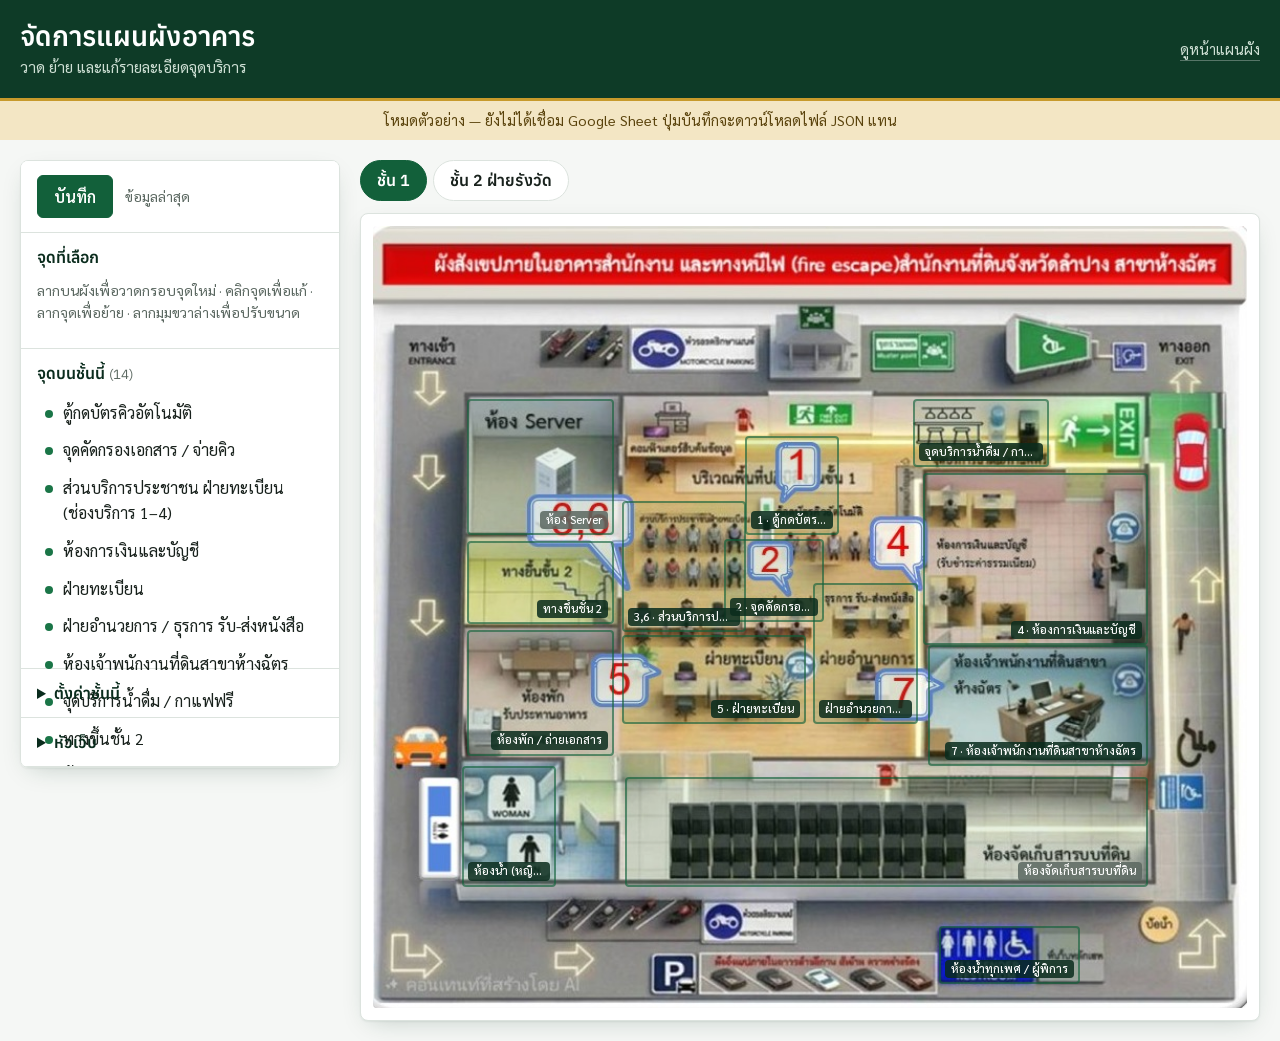
==== admin.html @ 855ea31c "แผนผังจุดบริการอิเล็กทรอนิกส์ สำนักงานที่ดินจังหวัดลำปาง สาขาอำเภอห้างฉัตร (โหมดตัวอย่าง) Co-Authore" ====
<!doctype html>
<html lang="th">
<head>
<meta charset="utf-8">
<meta name="viewport" content="width=device-width, initial-scale=1">
<meta name="robots" content="noindex">
<title>จัดการแผนผังอาคาร</title>
<link rel="preconnect" href="https://fonts.googleapis.com">
<link rel="preconnect" href="https://fonts.gstatic.com" crossorigin>
<link href="https://fonts.googleapis.com/css2?family=Anuphan:wght@500;600&family=Sarabun:wght@400;500;600&display=swap" rel="stylesheet">
<link rel="stylesheet" href="css/map.css">
<link rel="stylesheet" href="css/admin.css">
</head>
<body>
<header class="top"><div class="in">
  <div><h1>จัดการแผนผังอาคาร</h1><p>วาด ย้าย และแก้รายละเอียดจุดบริการ</p></div>
  <nav class="topnav"><a href="index.html">ดูหน้าแผนผัง</a> <button class="link" id="logout" hidden>ออกจากระบบ</button></nav>
</div></header>
<div class="demo" id="demo" hidden>โหมดตัวอย่าง — ยังไม่ได้เชื่อม Google Sheet ปุ่มบันทึกจะดาวน์โหลดไฟล์ JSON แทน</div>

<form class="panel login" id="login" hidden>
  <h2>เข้าสู่ระบบเจ้าหน้าที่</h2>
  <label>ชื่อผู้ใช้<input id="lu" autocomplete="username" required></label>
  <label>รหัสผ่าน<input id="lp" type="password" autocomplete="current-password" required></label>
  <p class="err" id="lmsg" role="alert"></p>
  <button class="btn primary" id="lbtn">เข้าสู่ระบบ</button>
</form>

<main class="layout editor" id="editor" hidden>
  <aside class="panel side">
    <div class="savebar">
      <button class="btn primary" id="save">บันทึก</button>
      <span id="state" class="state">ข้อมูลล่าสุด</span>
    </div>

    <section class="box" id="spotBox">
      <h2>จุดที่เลือก</h2>
      <p class="hint" id="noSel">ลากบนผังเพื่อวาดกรอบจุดใหม่ · คลิกจุดเพื่อแก้ · ลากจุดเพื่อย้าย · ลากมุมขวาล่างเพื่อปรับขนาด</p>
      <div id="spotForm" hidden>
        <label>ชื่อจุดบริการ<input id="sName" maxlength="200"></label>
        <label>เลขขั้นตอน <small>ตรงกับขั้นตอนของชั้นนี้ เช่น 3,6 (เว้นว่างถ้าไม่ใช่จุดในขั้นตอน)</small><input id="sNo" maxlength="20"></label>
        <label>รายละเอียด<textarea id="sDesc" rows="4" maxlength="5000"></textarea></label>
        <label>ลิงก์รูปภาพ <small>บรรทัดละ 1 รูป (ลิงก์แชร์ Google Drive ใช้ได้)</small><textarea id="sImgs" rows="3"></textarea></label>
        <label class="check"><input type="checkbox" id="sNav"> แสดงในรายการค้นหา</label>
        <div class="nums">
          <label>ซ้าย %<input id="sLeft" type="number" step="0.1" min="0" max="100"></label>
          <label>บน %<input id="sTop" type="number" step="0.1" min="0" max="100"></label>
          <label>กว้าง %<input id="sWidth" type="number" step="0.1" min="0.5" max="100"></label>
          <label>สูง %<input id="sHeight" type="number" step="0.1" min="0.5" max="100"></label>
        </div>
        <button type="button" class="btn danger" id="sDel">ลบจุดนี้</button>
      </div>
    </section>

    <section class="box">
      <h2>จุดบนชั้นนี้ <small id="spotCount"></small></h2>
      <ul class="list mini" id="spotList"></ul>
    </section>

    <details class="box">
      <summary>ตั้งค่าชั้นนี้</summary>
      <label>ชื่อชั้น<input id="fName" maxlength="100"></label>
      <label>ลิงก์ภาพผัง<input id="fImg" placeholder="https://… หรือ assets/hc-floor-1.jpg"></label>
      <label>ขั้นตอนการเข้ารับบริการ <small>บรรทัดละ 1 ขั้น เรียงตามลำดับ</small><textarea id="fSteps" rows="6"></textarea></label>
      <div class="row"><button type="button" class="btn" id="fAdd">+ เพิ่มชั้นใหม่</button>
        <button type="button" class="btn danger" id="fDel">ลบชั้นนี้</button></div>
    </details>

    <details class="box">
      <summary>หัวเว็บ</summary>
      <label>ชื่อระบบ<input id="tTitle" maxlength="200"></label>
      <label>คำบรรยาย<input id="tSub" maxlength="200"></label>
      <label>QR Code <small>บรรทัดละ 1 รูป: ชื่อ|ลิงก์ภาพ</small><textarea id="tQr" rows="3"></textarea></label>
    </details>
  </aside>

  <section>
    <div class="floors" id="floors" role="tablist" aria-label="เลือกชั้น"></div>
    <div class="panel planwrap">
      <div class="plan edit" id="plan"><p class="msg">กำลังโหลด…</p></div>
    </div>
  </section>
</main>
<div class="toast" id="toast" role="status"></div>

<script src="js/common.js"></script>
<script src="js/admin.js"></script>
</body>
</html>
---- css/map.css ----
:root {
  --green-950: #0a2c1d; --green-900: #0e3b27; --green-700: #12603a; --green-600: #1a7547;
  --green-100: #dcebe1; --green-50: #eef5f0; --gold: #c79a2b; --gold-soft: #f3e6c4; --maroon: #7a2e1f;
  --ink: #18211c; --muted: #5b6861; --line: #dce3de; --paper: #fff; --soft: #f5f7f5;
  --r: 8px; --shadow: 0 1px 2px rgba(14,59,39,.06), 0 8px 24px -10px rgba(14,59,39,.25);
  --head: "Anuphan", "Sarabun", system-ui, sans-serif; --body: "Sarabun", system-ui, sans-serif;
}
* { box-sizing: border-box; }
[hidden] { display: none !important; }
html, body { margin: 0; }
body { background: var(--soft); color: var(--ink); font: 400 1rem/1.6 var(--body); -webkit-font-smoothing: antialiased; }
h1, h2, h3 { font-family: var(--head); line-height: 1.3; margin: 0; color: var(--green-950); }
a { color: var(--green-700); }
:focus-visible { outline: 3px solid var(--gold); outline-offset: 2px; }
button, input, textarea, select { font: inherit; color: inherit; }

/* หัวเว็บ */
.top { background: var(--green-900); color: #fff; border-bottom: 3px solid var(--gold); }
.top .in { max-width: 1400px; margin: 0 auto; padding: 18px 20px; display: flex; gap: 16px; align-items: center; justify-content: space-between; flex-wrap: wrap; }
.top h1 { color: #fff; font-size: clamp(1.25rem, 1rem + 1vw, 1.7rem); font-weight: 600; }
.top p { margin: 2px 0 0; color: #cfe0d5; font-size: .95rem; }
.top a { color: #cfe0d5; font-size: .92rem; text-decoration: none; border-bottom: 1px solid rgba(255,255,255,.3); }
.top a:hover { color: #fff; }

/* โครงหน้า */
.layout { max-width: 1400px; margin: 0 auto; padding: 20px; display: grid; grid-template-columns: 320px 1fr; gap: 20px; align-items: start; }
.panel { background: var(--paper); border: 1px solid var(--line); border-radius: var(--r); box-shadow: var(--shadow); }
aside.panel { position: sticky; top: 16px; display: flex; flex-direction: column; max-height: calc(100vh - 32px); overflow-y: auto; }
.steps { padding: 16px; border-bottom: 1px solid var(--line); background: var(--green-50); }
.steps h2 { font-size: 1.05rem; font-weight: 600; margin-bottom: 8px; }
.steps h2 small { font-weight: 500; color: var(--muted); font-size: .85rem; }
.steps ol { list-style: none; margin: 0; padding: 0; display: grid; gap: 4px; }
.steps li > * { width: 100%; display: flex; gap: 10px; align-items: flex-start; text-align: left; border: 0; background: none; padding: 6px 8px; border-radius: 6px; line-height: 1.45; font-size: .95rem; }
.steps button { cursor: pointer; }
.steps button:hover { background: #fff; }
.steps button.on { background: var(--gold-soft); }
.num { flex: none; min-width: 26px; height: 26px; padding: 0 6px; border-radius: 13px; background: var(--maroon); color: #fff; font: 600 .85rem/26px var(--head); text-align: center; }
.steps .num { background: var(--green-700); }
.qr { display: flex; gap: 12px; margin-top: 12px; flex-wrap: wrap; }
.qr figure { margin: 0; text-align: center; font-size: .8rem; color: var(--muted); }
.qr img { width: 110px; height: auto; display: block; border-radius: 6px; background: #fff; border: 1px solid var(--line); }
.list .num { min-width: 22px; height: 22px; line-height: 22px; font-size: .75rem; }
aside .hd { padding: 16px 16px 12px; border-bottom: 1px solid var(--line); }
aside h2 { font-size: 1.05rem; font-weight: 600; }
aside .hint { margin: 2px 0 10px; color: var(--muted); font-size: .88rem; }
.search { width: 100%; padding: 9px 12px; border: 1px solid var(--line); border-radius: 6px; background: var(--soft); }
.search:focus { background: #fff; border-color: var(--green-600); outline: none; box-shadow: 0 0 0 3px var(--green-100); }
.list { padding: 6px 8px 12px; margin: 0; list-style: none; }
.list .fl { font: 600 .78rem var(--head); letter-spacing: .06em; color: var(--muted); padding: 12px 8px 4px; text-transform: uppercase; }
.list button { width: 100%; text-align: left; border: 0; background: none; padding: 8px 10px; border-radius: 6px; cursor: pointer; display: flex; gap: 10px; align-items: baseline; }
.list button:hover { background: var(--green-50); }
.list button.on { background: var(--gold-soft); }
.list .dot { flex: none; width: 8px; height: 8px; border-radius: 50%; background: var(--green-600); transform: translateY(-1px); }
.list .none { color: var(--muted); padding: 16px 10px; font-size: .92rem; }

/* แท็บชั้น */
.floors { display: flex; gap: 6px; flex-wrap: wrap; margin-bottom: 12px; }
.floors button { border: 1px solid var(--line); background: var(--paper); padding: 7px 16px; border-radius: 999px; cursor: pointer; font-weight: 600; font-family: var(--head); }
.floors button:hover { border-color: var(--green-600); }
.floors button[aria-selected="true"] { background: var(--green-700); border-color: var(--green-700); color: #fff; }

/* ผัง */
.planwrap { padding: 12px; }
.plan { position: relative; line-height: 0; user-select: none; -webkit-user-select: none; }
.plan > img { width: 100%; height: auto; display: block; border-radius: 4px; }
.layer { position: absolute; inset: 0; }
.spot { position: absolute; border: 2px solid transparent; border-radius: 4px; background: transparent; cursor: pointer; padding: 0; transition: background .15s, border-color .15s; }
.spot:hover, .spot:focus-visible { background: rgba(26,117,71,.12); border-color: var(--green-600); outline: none; }
.spot.on { background: rgba(199,154,43,.18); border-color: var(--gold); }
.spot .lbl { position: absolute; left: 50%; bottom: calc(100% + 6px); transform: translateX(-50%); white-space: nowrap; background: var(--green-950); color: #fff; font: 500 .85rem/1.4 var(--body); padding: 4px 10px; border-radius: 4px; opacity: 0; pointer-events: none; transition: opacity .15s; z-index: 3; }
.spot:hover .lbl, .spot:focus-visible .lbl { opacity: 1; }
.pin { position: absolute; transform: translate(-50%, -100%); pointer-events: none; z-index: 4; display: flex; flex-direction: column; align-items: center; }
.pin svg { width: 40px; height: 52px; filter: drop-shadow(0 3px 4px rgba(0,0,0,.3)); animation: drop .5s cubic-bezier(.3,1.6,.6,1); }
.pin span { order: -1; background: var(--maroon); color: #fff; font: 600 .9rem/1.4 var(--head); padding: 4px 12px; border-radius: 4px; white-space: nowrap; margin-bottom: 4px; }
@keyframes drop { from { transform: translateY(-24px); opacity: 0; } }
@media (prefers-reduced-motion: reduce) { .pin svg { animation: none; } }
.msg { padding: 40px 20px; text-align: center; color: var(--muted); line-height: 1.6; }
.demo { background: var(--gold-soft); color: #5a430c; font-size: .9rem; padding: 8px 20px; text-align: center; }

/* หน้าต่างรายละเอียด */
dialog { border: 0; padding: 0; border-radius: 10px; width: min(640px, calc(100% - 24px)); box-shadow: 0 20px 60px -10px rgba(0,0,0,.4); }
dialog::backdrop { background: rgba(10,44,29,.55); }
.dlg-hd { display: flex; justify-content: space-between; gap: 12px; align-items: start; padding: 18px 20px 10px; }
.dlg-hd h2 { font-size: 1.3rem; font-weight: 600; }
.dlg-hd small { display: block; color: var(--muted); font-size: .9rem; margin-top: 2px; }
.x { border: 0; background: var(--soft); width: 36px; height: 36px; border-radius: 50%; cursor: pointer; font-size: 1.3rem; line-height: 1; flex: none; }
.x:hover { background: var(--green-100); }
.gallery { position: relative; background: var(--green-950); aspect-ratio: 16 / 10; }
.gallery img { width: 100%; height: 100%; object-fit: contain; display: block; }
.gallery .nav { position: absolute; top: 50%; transform: translateY(-50%); border: 0; width: 40px; height: 40px; border-radius: 50%; background: rgba(255,255,255,.9); cursor: pointer; font-size: 1.2rem; }
.gallery .prev { left: 10px; } .gallery .next { right: 10px; }
.gallery .count { position: absolute; right: 10px; bottom: 10px; background: rgba(0,0,0,.6); color: #fff; font-size: .8rem; padding: 2px 8px; border-radius: 999px; }
.dlg-body { padding: 14px 20px 20px; white-space: pre-line; }
.dlg-body .muted { color: var(--muted); }

.toast { position: fixed; left: 50%; bottom: 24px; transform: translate(-50%, 20px); background: var(--green-950); color: #fff; padding: 10px 18px; border-radius: 6px; opacity: 0; pointer-events: none; transition: .2s; z-index: 50; }
.toast.show { opacity: 1; transform: translate(-50%, 0); }
.toast.bad { background: var(--maroon); }

@media (max-width: 860px) {
  .layout { grid-template-columns: 1fr; padding: 12px; gap: 12px; }
  aside.panel { position: static; max-height: none; }
  .list { max-height: 38vh; overflow-y: auto; }
  .planwrap { padding: 8px; }
  .spot .lbl { display: none; }
}
---- css/admin.css ----
.topnav { display: flex; gap: 16px; align-items: center; }
.link { border: 0; background: none; color: #cfe0d5; cursor: pointer; padding: 0; border-bottom: 1px solid rgba(255,255,255,.3); font-size: .92rem; }
.link:hover { color: #fff; }

.btn { border: 1px solid var(--line); background: var(--paper); padding: 8px 16px; border-radius: 6px; cursor: pointer; font-weight: 600; }
.btn:hover { border-color: var(--green-600); }
.btn.primary { background: var(--green-700); border-color: var(--green-700); color: #fff; }
.btn.primary:hover { background: var(--green-900); }
.btn.danger { color: var(--maroon); border-color: #e9cfc9; }
.btn.danger:hover { background: #fbefec; border-color: var(--maroon); }
.btn:disabled { opacity: .5; cursor: default; }

.login { max-width: 380px; margin: 48px auto; padding: 28px; display: grid; gap: 14px; }
.login h2 { font-size: 1.25rem; font-weight: 600; }
.err { color: var(--maroon); margin: 0; min-height: 1.4em; font-size: .92rem; }

label { display: grid; gap: 4px; font-size: .9rem; font-weight: 500; color: var(--ink); }
label small { font-weight: 400; color: var(--muted); }
input:not([type=checkbox]), textarea { width: 100%; padding: 8px 10px; border: 1px solid var(--line); border-radius: 6px; background: #fff; font-weight: 400; }
input:focus, textarea:focus { outline: none; border-color: var(--green-600); box-shadow: 0 0 0 3px var(--green-100); }
textarea { resize: vertical; line-height: 1.5; }
.check { display: flex; gap: 8px; align-items: center; font-weight: 400; }
.check input { width: 18px; height: 18px; accent-color: var(--green-700); }

.side { overflow-y: auto; }
.savebar { position: sticky; top: 0; z-index: 2; background: var(--paper); display: flex; gap: 12px; align-items: center; padding: 14px 16px; border-bottom: 1px solid var(--line); }
.state { font-size: .88rem; color: var(--muted); }
.state.dirty { color: var(--maroon); font-weight: 600; }
.box { padding: 14px 16px; border-bottom: 1px solid var(--line); display: grid; gap: 10px; }
.box h2 { font-size: 1rem; font-weight: 600; }
.box h2 small { font-weight: 400; color: var(--muted); }
.box summary { font: 600 1rem var(--head); color: var(--green-950); cursor: pointer; }
details.box:not([open]) { gap: 0; }
.hint { margin: 0; color: var(--muted); font-size: .88rem; line-height: 1.55; }
#spotForm { display: grid; gap: 10px; }
#spotForm[hidden] { display: none; }
.nums { display: grid; grid-template-columns: 1fr 1fr; gap: 8px; }
.row { display: flex; gap: 8px; flex-wrap: wrap; }
.list.mini { padding: 0; max-height: 260px; }
.list.mini button { padding: 6px 8px; }

/* ผังในโหมดแก้ไข */
.plan.edit .layer { cursor: crosshair; touch-action: none; }
.plan.edit .spot { border: 2px solid rgba(18,96,58,.6); background: rgba(26,117,71,.1); cursor: move; }
.plan.edit .spot:hover { background: rgba(26,117,71,.18); }
.plan.edit .spot.sel { border-color: var(--gold); background: rgba(199,154,43,.22); z-index: 2; }
.plan.edit .spot .lbl { position: absolute; inset: auto 4px 4px auto; left: auto; bottom: 4px; transform: none; opacity: 1; font-size: .72rem; padding: 1px 6px; background: rgba(10,44,29,.85); max-width: calc(100% - 8px); overflow: hidden; text-overflow: ellipsis; }
.plan.edit .spot.nonav .lbl { background: rgba(91,104,97,.85); }
.handle { position: absolute; right: -8px; bottom: -8px; width: 16px; height: 16px; background: var(--gold); border: 2px solid #fff; border-radius: 3px; cursor: nwse-resize; box-shadow: 0 1px 3px rgba(0,0,0,.3); }
.draft { position: absolute; border: 2px dashed var(--maroon); background: rgba(122,46,31,.1); border-radius: 4px; pointer-events: none; }

@media (max-width: 860px) {
  .side { order: 2; }
  .plan.edit .spot .lbl { display: block; }
}
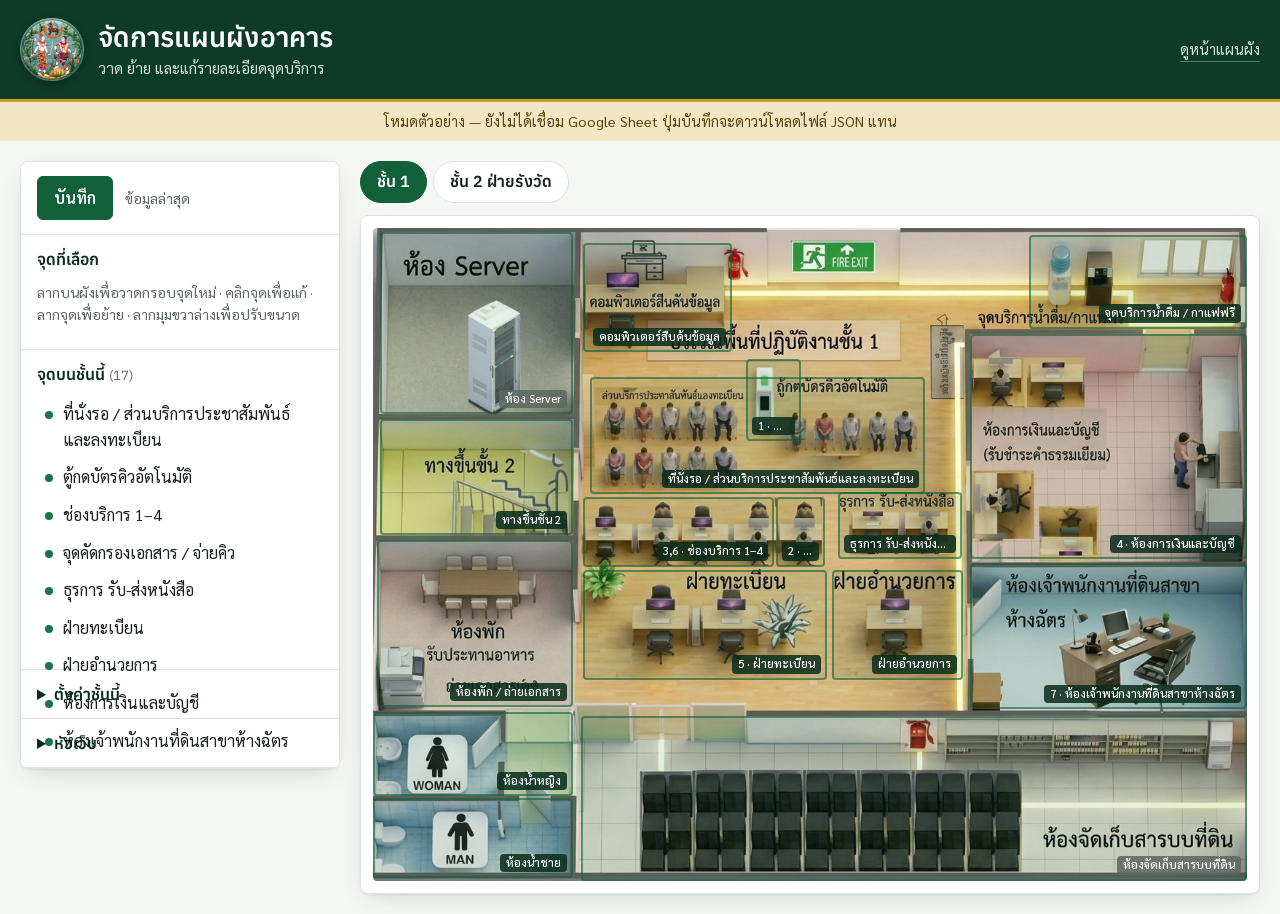
==== commit ad4f77e9: "เพิ่มตราสำนักงานที่ดินที่หัวเว็บ · ใส่เลขเวอร์ชันลิงก์ CSS/JS กันแคชเก่า Co-Authored-By: Claude Opus" ====
--- a/admin.html
+++ b/admin.html
@@ -8,12 +8,13 @@
 <link rel="preconnect" href="https://fonts.googleapis.com">
 <link rel="preconnect" href="https://fonts.gstatic.com" crossorigin>
 <link href="https://fonts.googleapis.com/css2?family=Anuphan:wght@500;600&family=Sarabun:wght@400;500;600&display=swap" rel="stylesheet">
-<link rel="stylesheet" href="css/map.css">
-<link rel="stylesheet" href="css/admin.css">
+<link rel="stylesheet" href="css/map.css?v=3">
+<link rel="stylesheet" href="css/admin.css?v=3">
 </head>
 <body>
 <header class="top"><div class="in">
-  <div><h1>จัดการแผนผังอาคาร</h1><p>วาด ย้าย และแก้รายละเอียดจุดบริการ</p></div>
+  <div class="brand"><img class="logo" src="assets/logo.png" alt="" width="64" height="63">
+    <div><h1>จัดการแผนผังอาคาร</h1><p>วาด ย้าย และแก้รายละเอียดจุดบริการ</p></div></div>
   <nav class="topnav"><a href="index.html">ดูหน้าแผนผัง</a> <button class="link" id="logout" hidden>ออกจากระบบ</button></nav>
 </div></header>
 <div class="demo" id="demo" hidden>โหมดตัวอย่าง — ยังไม่ได้เชื่อม Google Sheet ปุ่มบันทึกจะดาวน์โหลดไฟล์ JSON แทน</div>
@@ -83,7 +84,7 @@
 </main>
 <div class="toast" id="toast" role="status"></div>
 
-<script src="js/common.js"></script>
-<script src="js/admin.js"></script>
+<script src="js/common.js?v=3"></script>
+<script src="js/admin.js?v=3"></script>
 </body>
 </html>
--- a/css/map.css
+++ b/css/map.css
@@ -17,6 +17,9 @@
 /* หัวเว็บ */
 .top { background: var(--green-900); color: #fff; border-bottom: 3px solid var(--gold); }
 .top .in { max-width: 1400px; margin: 0 auto; padding: 18px 20px; display: flex; gap: 16px; align-items: center; justify-content: space-between; flex-wrap: wrap; }
+.brand { display: flex; gap: 14px; align-items: center; }
+.logo { width: 64px; height: auto; flex: none; filter: drop-shadow(0 2px 4px rgba(0,0,0,.3)); }
+@media (max-width: 860px) { .logo { width: 48px; } }
 .top h1 { color: #fff; font-size: clamp(1.25rem, 1rem + 1vw, 1.7rem); font-weight: 600; }
 .top p { margin: 2px 0 0; color: #cfe0d5; font-size: .95rem; }
 .top a { color: #cfe0d5; font-size: .92rem; text-decoration: none; border-bottom: 1px solid rgba(255,255,255,.3); }
@@ -69,6 +72,9 @@
 .spot.on { background: rgba(199,154,43,.18); border-color: var(--gold); }
 .spot .lbl { position: absolute; left: 50%; bottom: calc(100% + 6px); transform: translateX(-50%); white-space: nowrap; background: var(--green-950); color: #fff; font: 500 .85rem/1.4 var(--body); padding: 4px 10px; border-radius: 4px; opacity: 0; pointer-events: none; transition: opacity .15s; z-index: 3; }
 .spot:hover .lbl, .spot:focus-visible .lbl { opacity: 1; }
+/* เลขขั้นตอนบนผัง (ไม่ได้อยู่ในภาพ — มาจากช่อง "เลขขั้นตอน" ของจุด) */
+.spot .badge { position: absolute; top: 6px; left: 6px; min-width: clamp(20px, 2.2vw, 32px); height: clamp(20px, 2.2vw, 32px); padding: 0 .4em; border-radius: 999px; background: var(--maroon); color: #fff; font: 700 clamp(.7rem, 1.1vw, 1rem)/clamp(20px, 2.2vw, 32px) var(--head); text-align: center; box-shadow: 0 2px 6px rgba(0,0,0,.25); pointer-events: none; }
+.spot.on .badge { background: var(--gold); color: var(--green-950); }
 .pin { position: absolute; transform: translate(-50%, -100%); pointer-events: none; z-index: 4; display: flex; flex-direction: column; align-items: center; }
 .pin svg { width: 40px; height: 52px; filter: drop-shadow(0 3px 4px rgba(0,0,0,.3)); animation: drop .5s cubic-bezier(.3,1.6,.6,1); }
 .pin span { order: -1; background: var(--maroon); color: #fff; font: 600 .9rem/1.4 var(--head); padding: 4px 12px; border-radius: 4px; white-space: nowrap; margin-bottom: 4px; }
@@ -103,4 +109,6 @@
   .list { max-height: 38vh; overflow-y: auto; }
   .planwrap { padding: 8px; }
   .spot .lbl { display: none; }
+  .pin svg { width: 24px; height: 32px; }
+  .pin span { font-size: .7rem; padding: 2px 6px; margin-bottom: 2px; }
 }
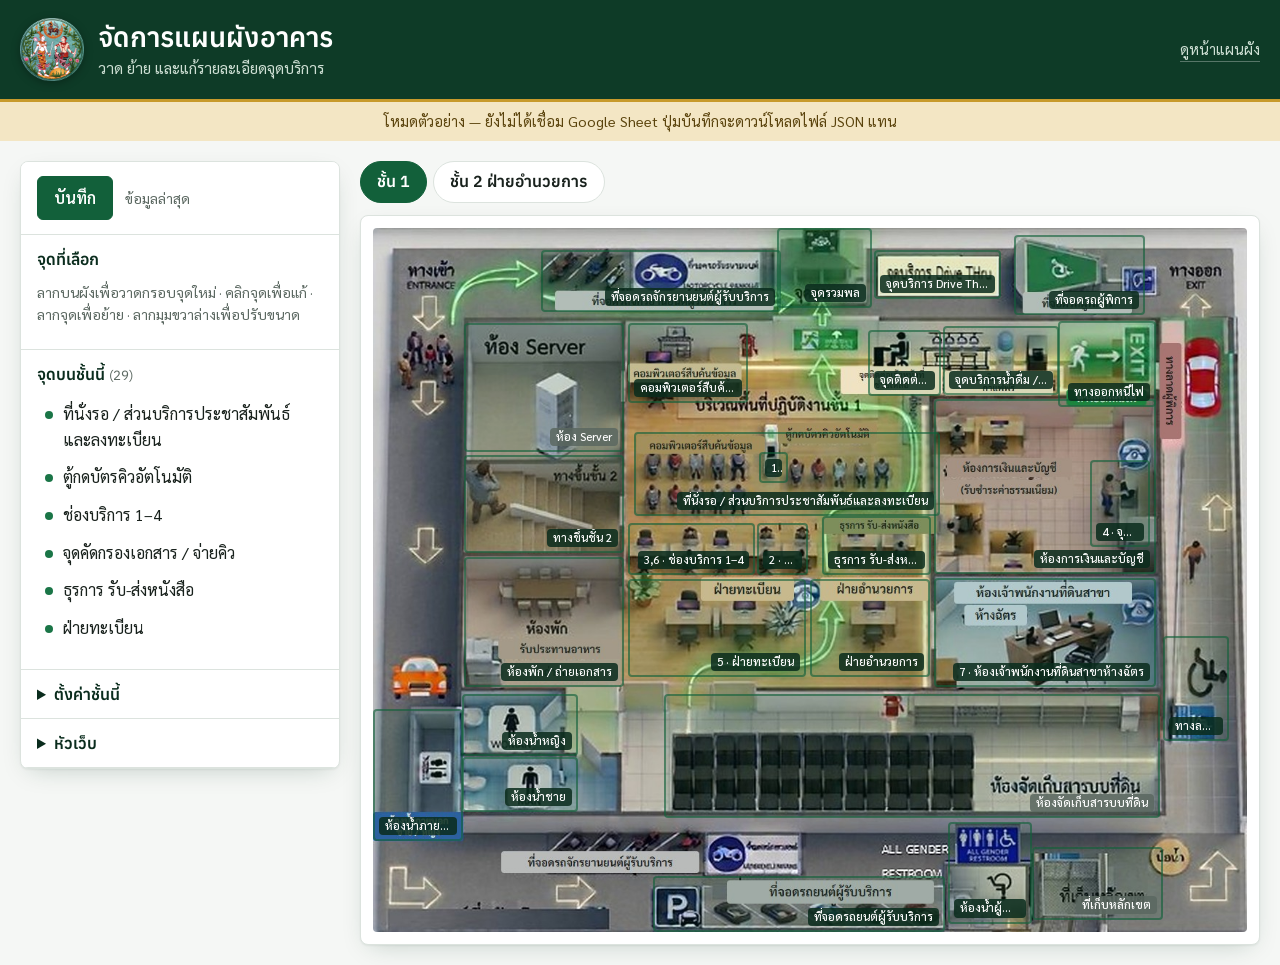
==== commit bc2324b5: "ผังชั้น 1 รุ่น 2 (เส้นทางหนีไฟ) + หมุดจุดชำระค่าธรรมเนียม (ขั้นตอน 4) · แท็บชั้น 2 เป็นฝ่ายอำนวยการ " ====
--- a/admin.html
+++ b/admin.html
@@ -5,11 +5,12 @@
 <meta name="viewport" content="width=device-width, initial-scale=1">
 <meta name="robots" content="noindex">
 <title>จัดการแผนผังอาคาร</title>
+<link rel="icon" type="image/png" href="assets/logo.png">
 <link rel="preconnect" href="https://fonts.googleapis.com">
 <link rel="preconnect" href="https://fonts.gstatic.com" crossorigin>
 <link href="https://fonts.googleapis.com/css2?family=Anuphan:wght@500;600&family=Sarabun:wght@400;500;600&display=swap" rel="stylesheet">
 <link rel="stylesheet" href="css/map.css?v=3">
-<link rel="stylesheet" href="css/admin.css?v=3">
+<link rel="stylesheet" href="css/admin.css?v=4">
 </head>
 <body>
 <header class="top"><div class="in">
--- a/css/admin.css
+++ b/css/admin.css
@@ -36,7 +36,7 @@
 #spotForm[hidden] { display: none; }
 .nums { display: grid; grid-template-columns: 1fr 1fr; gap: 8px; }
 .row { display: flex; gap: 8px; flex-wrap: wrap; }
-.list.mini { padding: 0; max-height: 260px; }
+.list.mini { padding: 0; max-height: 260px; overflow-y: auto; }
 .list.mini button { padding: 6px 8px; }
 
 /* ผังในโหมดแก้ไข */
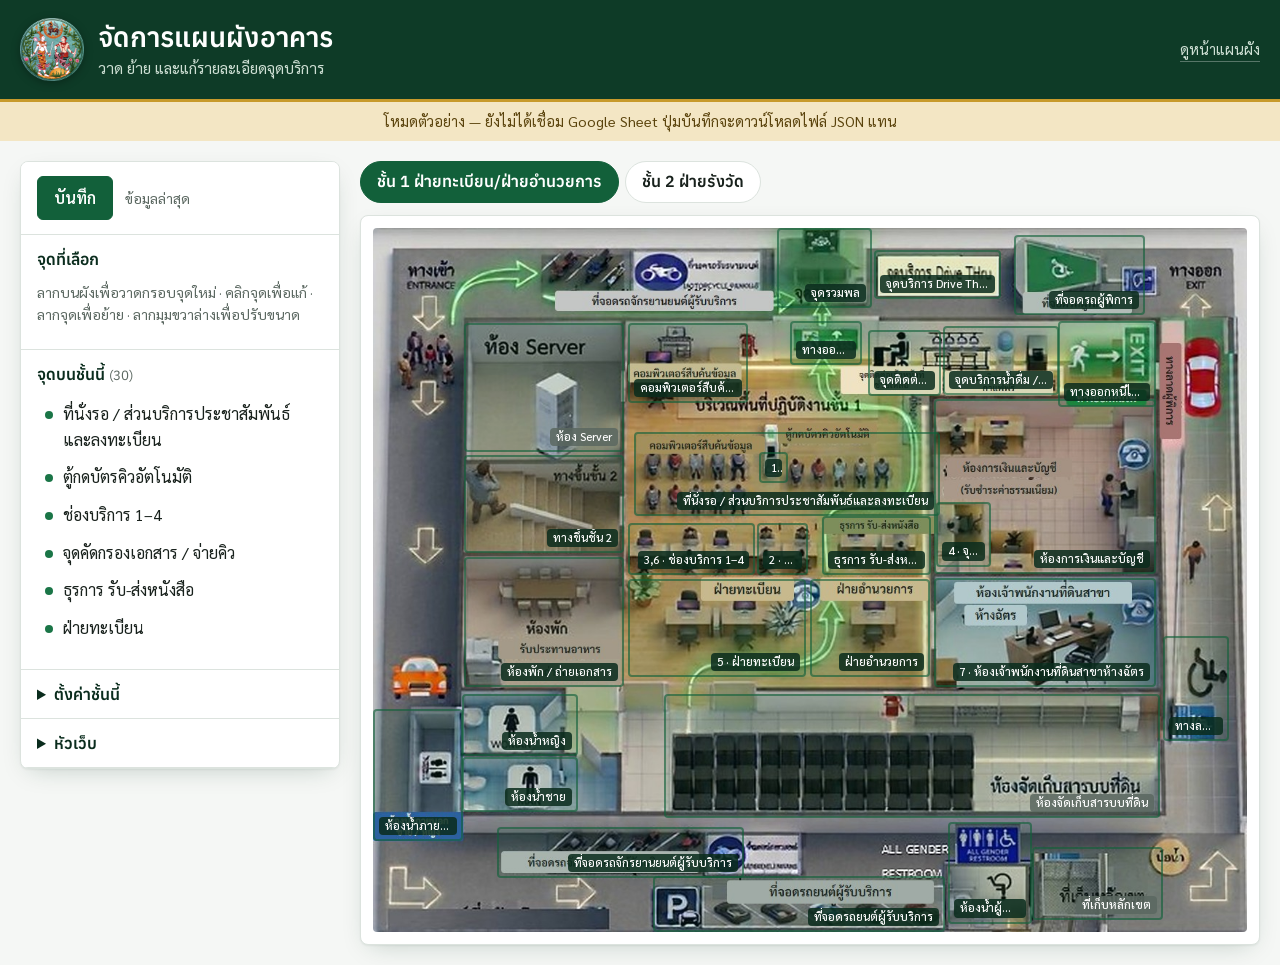
==== commit c728cb2c: "เพิ่มเมนู "แผนที่การเดินทาง" บนหัวเว็บ — เปิดวิดีโอเส้นทางมาสำนักงาน (assets/travel-map.mp4) Co-Auth" ====
--- a/admin.html
+++ b/admin.html
@@ -9,7 +9,7 @@
 <link rel="preconnect" href="https://fonts.googleapis.com">
 <link rel="preconnect" href="https://fonts.gstatic.com" crossorigin>
 <link href="https://fonts.googleapis.com/css2?family=Anuphan:wght@500;600&family=Sarabun:wght@400;500;600&display=swap" rel="stylesheet">
-<link rel="stylesheet" href="css/map.css?v=3">
+<link rel="stylesheet" href="css/map.css?v=4">
 <link rel="stylesheet" href="css/admin.css?v=4">
 </head>
 <body>
--- a/css/map.css
+++ b/css/map.css
@@ -24,6 +24,11 @@
 .top p { margin: 2px 0 0; color: #cfe0d5; font-size: .95rem; }
 .top a { color: #cfe0d5; font-size: .92rem; text-decoration: none; border-bottom: 1px solid rgba(255,255,255,.3); }
 .top a:hover { color: #fff; }
+.topnav { display: flex; gap: 16px; align-items: center; flex-wrap: wrap; }
+.link { border: 0; background: none; color: #cfe0d5; cursor: pointer; padding: 0; border-bottom: 1px solid rgba(255,255,255,.3); font-size: .92rem; }
+.link:hover { color: #fff; }
+.travel-btn { display: inline-flex; gap: 8px; align-items: center; min-height: 44px; padding: 8px 16px; border: 0; border-radius: 999px; background: var(--gold); color: var(--green-950); font: 600 1rem var(--head); cursor: pointer; }
+.travel-btn:hover { background: var(--gold-soft); }
 
 /* โครงหน้า */
 .layout { max-width: 1400px; margin: 0 auto; padding: 20px; display: grid; grid-template-columns: 320px 1fr; gap: 20px; align-items: start; }
@@ -86,6 +91,8 @@
 /* หน้าต่างรายละเอียด */
 dialog { border: 0; padding: 0; border-radius: 10px; width: min(640px, calc(100% - 24px)); box-shadow: 0 20px 60px -10px rgba(0,0,0,.4); }
 dialog::backdrop { background: rgba(10,44,29,.55); }
+dialog.wide { width: min(1000px, calc(100% - 24px)); }
+dialog video { display: block; width: 100%; height: auto; background: #000; }
 .dlg-hd { display: flex; justify-content: space-between; gap: 12px; align-items: start; padding: 18px 20px 10px; }
 .dlg-hd h2 { font-size: 1.3rem; font-weight: 600; }
 .dlg-hd small { display: block; color: var(--muted); font-size: .9rem; margin-top: 2px; }
--- a/css/admin.css
+++ b/css/admin.css
@@ -1,6 +1,3 @@
-.topnav { display: flex; gap: 16px; align-items: center; }
-.link { border: 0; background: none; color: #cfe0d5; cursor: pointer; padding: 0; border-bottom: 1px solid rgba(255,255,255,.3); font-size: .92rem; }
-.link:hover { color: #fff; }
 
 .btn { border: 1px solid var(--line); background: var(--paper); padding: 8px 16px; border-radius: 6px; cursor: pointer; font-weight: 600; }
 .btn:hover { border-color: var(--green-600); }
